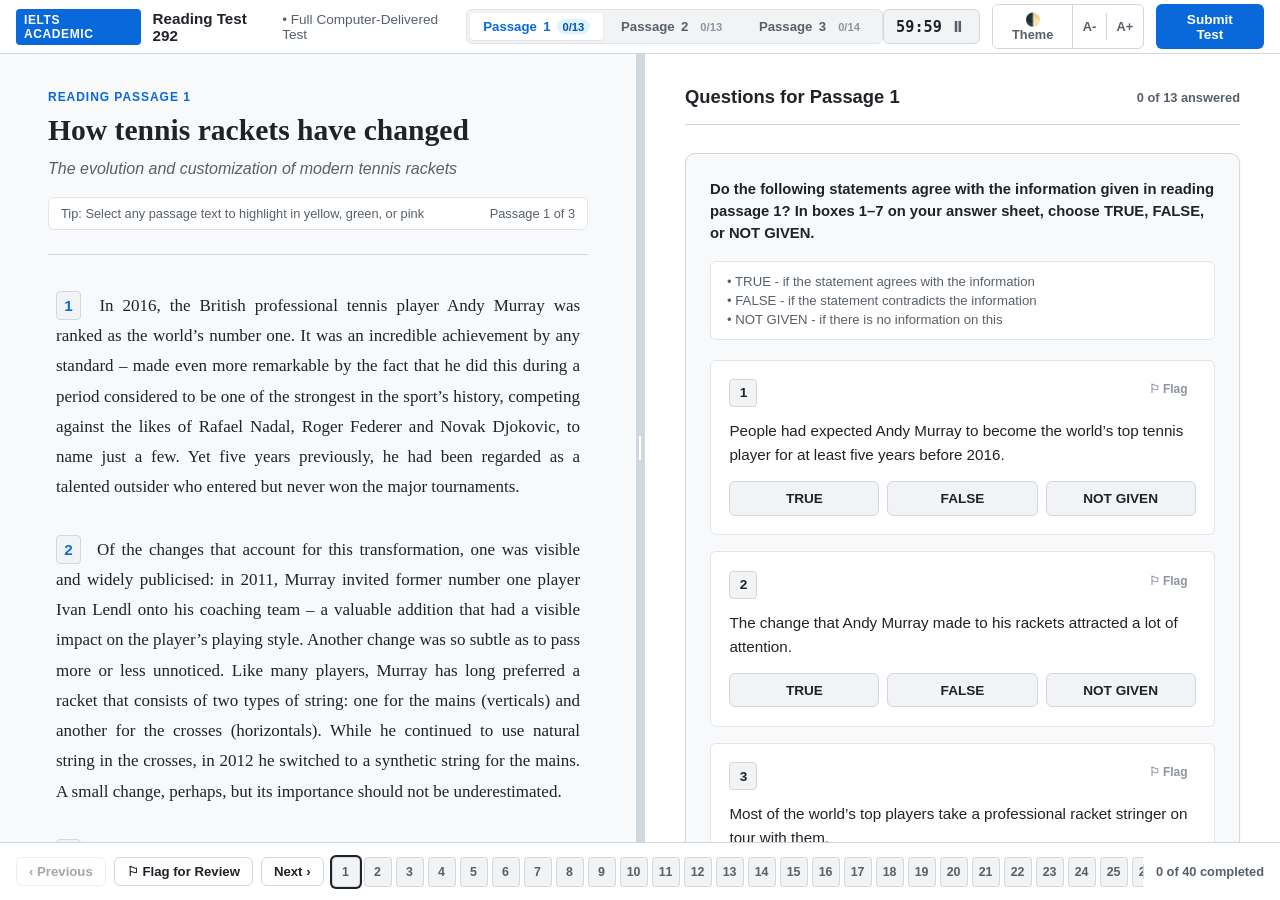
==== index.html @ 51294695 "feat: initial commit - IELTS Academic Reading Test 292 interactive web app & template" ====
<!DOCTYPE html>
<html lang="en" data-theme="light">
<head>
  <meta charset="UTF-8">
  <meta name="viewport" content="width=device-width, initial-scale=1.0">
  <title>IELTS Academic Reading Test 292 - Interactive Practice</title>
  <meta name="description" content="Computer-delivered interactive practice test for IELTS Reading Test 292 with instant scoring, IELTS Band calculation, and evidence explanations.">
  <link rel="stylesheet" href="styles.css">
</head>
<body>

  <div class="app-container">
    <!-- Top Navigation & Controls Bar -->
    <header class="header-bar" role="banner">
      <div class="brand-section">
        <span class="brand-badge">IELTS Academic</span>
        <div class="brand-title">
          Reading Test 292
          <span class="test-tag">• Full Computer-Delivered Test</span>
        </div>
      </div>

      <!-- Passage Navigation Tabs (1, 2, 3) -->
      <nav class="passage-nav-tabs" id="passage-nav-tabs" aria-label="Passage Selector">
        <!-- Rendered by app.js -->
      </nav>

      <!-- Timer & Exam Controls -->
      <div class="header-controls">
        <div class="timer-box" id="timer-box" title="Remaining time">
          <span id="timer-display">60:00</span>
          <button class="timer-toggle-btn" id="timer-toggle-btn" title="Pause Timer" aria-label="Pause or Resume Timer">⏸</button>
        </div>

        <div class="btn-icon-group" title="Appearance Settings">
          <button class="btn-icon-tool" id="btn-theme-toggle" title="Toggle Theme (Light / Sepia / Dark)" aria-label="Toggle Theme">
            🌓 Theme
          </button>
          <button class="btn-icon-tool" id="btn-font-dec" title="Decrease Font Size" aria-label="Decrease Font Size">A-</button>
          <button class="btn-icon-tool" id="btn-font-inc" title="Increase Font Size" aria-label="Increase Font Size">A+</button>
        </div>

        <button class="btn-primary" id="btn-submit-test" aria-label="Submit Test">
          Submit Test
        </button>
      </div>
    </header>

    <!-- Mobile Switcher Tabs (Visible under 860px) -->
    <div class="mobile-view-toggle">
      <button class="mobile-view-btn active" id="mobile-tab-passage">📖 Passage Text</button>
      <button class="mobile-view-btn" id="mobile-tab-questions">📝 Questions & Answers</button>
    </div>

    <!-- Main Dual-Pane Split Screen Workbench -->
    <main class="workbench" id="workbench" data-mobile-active="passage" role="main">
      <!-- Left: Reading Passage Pane -->
      <section class="passage-pane" id="passage-pane" aria-label="Reading Passage">
        <!-- Rendered dynamically by app.js -->
      </section>

      <!-- Resizer Divider -->
      <div class="split-divider" id="split-divider" title="Drag to resize panes" role="separator" aria-orientation="vertical"></div>

      <!-- Right: Questions Pane -->
      <section class="questions-pane" id="questions-pane" aria-label="Questions Sheet">
        <!-- Rendered dynamically by app.js -->
      </section>
    </main>

    <!-- Bottom Navigation Bar & Question Palette (1-40) -->
    <footer class="footer-bar" role="contentinfo">
      <div class="palette-nav-controls">
        <button class="btn-nav-step" id="btn-nav-prev" aria-label="Previous Question">
          ‹ Previous
        </button>
        <button class="btn-nav-step" id="btn-flag-toggle" aria-label="Flag Question for Review">
          ⚐ Flag for Review
        </button>
        <button class="btn-nav-step" id="btn-nav-next" aria-label="Next Question">
          Next ›
        </button>
      </div>

      <!-- Question Palette Matrix (1-40) -->
      <div class="palette-matrix" id="palette-matrix" aria-label="Question Navigation Matrix">
        <!-- Rendered by app.js: 40 questions -->
      </div>

      <div class="palette-summary-stats" id="palette-stats">
        0 of 40 completed
      </div>
    </footer>
  </div>

  <!-- Text Highlighter Floating Toolbar -->
  <div class="highlighter-toolbar" id="highlighter-toolbar" role="toolbar" aria-label="Highlight Text">
    <button class="hl-btn hl-yellow" data-color="yellow" title="Yellow Highlight"></button>
    <button class="hl-btn hl-green" data-color="green" title="Green Highlight"></button>
    <button class="hl-btn hl-pink" data-color="pink" title="Pink Highlight"></button>
    <button class="hl-btn hl-blue" data-color="blue" title="Blue Highlight"></button>
    <button class="hl-btn-action" id="hl-action-clear" title="Remove Highlight">Clear</button>
  </div>

  <!-- IELTS Score & Band Evaluation Modal -->
  <div class="modal-overlay" id="score-modal" role="dialog" aria-modal="true" aria-labelledby="modal-score-title">
    <div class="modal-card">
      <div class="modal-header">
        <h2 class="modal-title" id="modal-score-title">IELTS Academic Reading Score Report</h2>
        <button class="btn-icon-tool" id="modal-close-btn" aria-label="Close modal">✕</button>
      </div>

      <div class="modal-body">
        <!-- Band Score Hero Card -->
        <div class="score-hero">
          <div class="score-big-band">
            <span class="band-number" id="modal-band-display">--</span>
            <span class="band-label">IELTS Band Score</span>
            <span style="font-size: 0.85rem; color: var(--color-ink-muted); margin-top: 0.25rem;" id="modal-band-desc">--</span>
          </div>

          <div class="score-stats-grid">
            <div class="stat-metric-card">
              <div class="stat-value" id="modal-raw-score">-- / 40</div>
              <div class="stat-label">Total Correct</div>
            </div>
            <div class="stat-metric-card">
              <div class="stat-value" id="modal-p1-score">-- / 13</div>
              <div class="stat-label">Passage 1 Score</div>
            </div>
            <div class="stat-metric-card">
              <div class="stat-value" id="modal-p2-score">-- / 13</div>
              <div class="stat-label">Passage 2 Score</div>
            </div>
            <div class="stat-metric-card" style="grid-column: span 3;">
              <div class="stat-value" id="modal-p3-score">-- / 14</div>
              <div class="stat-label">Passage 3 Score</div>
            </div>
          </div>
        </div>

        <div style="background-color: var(--color-surface-subtle); padding: 1rem 1.25rem; border-radius: var(--radius-md); font-size: 0.9rem; line-height: 1.5; color: var(--color-ink-muted); border: 1px solid var(--color-border-subtle);">
          <strong style="color: var(--color-ink);">Review Mode Activated:</strong>
          You can now review each question directly alongside the reading passages. Each item displays whether you answered correctly, the official answer, the detailed reasoning, and a <strong>"Locate Evidence in Passage"</strong> button that highlights the exact paragraph.
        </div>
      </div>

      <div class="modal-footer">
        <button class="btn-icon-tool" id="modal-retake-btn" style="border: 1px solid var(--color-border); border-radius: var(--radius-md); padding: 0.45rem 1rem;">
          🔄 Retake Test
        </button>
        <button class="btn-primary" id="modal-review-btn">
          View Detailed Explanations
        </button>
      </div>
    </div>
  </div>

  <!-- Scripts -->
  <script src="test-data.js"></script>
  <script src="app.js"></script>
</body>
</html>
---- styles.css ----
/* Hallmark · macrostructure: Workbench · theme: Academic Editorial · genre: editorial
 * states: default · hover · focus · active · disabled · loading · error · success
 * contrast: pass (WCAG AAA/AA)
 */

:root {
  --color-paper: #f8f9fa;
  --color-surface: #ffffff;
  --color-surface-subtle: #f1f3f5;
  --color-surface-hover: #e9ecef;
  --color-ink: #1f2328;
  --color-ink-muted: #57606a;
  --color-ink-faint: #8c959f;
  --color-border: #d0d7de;
  --color-border-subtle: #e1e4e8;
  
  --color-primary: #0969da;
  --color-primary-hover: #0854b0;
  --color-primary-subtle: #ddf4ff;
  --color-primary-text: #0550ae;

  --color-success: #1a7f37;
  --color-success-subtle: #dafbe1;
  --color-danger: #cf222e;
  --color-danger-subtle: #ffebe9;
  --color-warning: #9a6700;
  --color-warning-subtle: #fff8c5;

  --color-flag: #bf8700;
  --color-flag-bg: #fff8c5;
  --color-flag-border: #d4a72c;

  --hl-yellow: #fff3a8;
  --hl-green: #cbf9d3;
  --hl-pink: #ffd0e0;
  --hl-blue: #d0ebff;

  --font-serif: "Charter", "Bitstream Charter", "Sitka Text", "Cambria", Georgia, serif;
  --font-sans: -apple-system, BlinkMacSystemFont, "Segoe UI", Roboto, "Helvetica Neue", Arial, sans-serif;
  --font-mono: ui-monospace, SFMono-Regular, "SF Mono", Menlo, Consolas, monospace;

  --radius-sm: 4px;
  --radius-md: 6px;
  --radius-lg: 10px;
  --radius-full: 9999px;

  --shadow-sm: 0 1px 2px rgba(27, 31, 36, 0.08);
  --shadow-md: 0 4px 12px rgba(27, 31, 36, 0.12);
  --shadow-lg: 0 8px 24px rgba(27, 31, 36, 0.16);

  --passage-font-size: 1.0625rem;
  --passage-line-height: 1.78;
}

[data-theme="sepia"] {
  --color-paper: #f4ede2;
  --color-surface: #faf6ef;
  --color-surface-subtle: #ebe3d5;
  --color-surface-hover: #e0d6c4;
  --color-ink: #2b231d;
  --color-ink-muted: #67594c;
  --color-ink-faint: #988775;
  --color-border: #dcd0bf;
  --color-border-subtle: #e7dfd1;

  --color-primary: #8a4b22;
  --color-primary-hover: #6d3a19;
  --color-primary-subtle: #faeadf;
  --color-primary-text: #733c19;

  --hl-yellow: #fae48c;
  --hl-green: #d1ecc5;
  --hl-pink: #fad1dc;
  --hl-blue: #d4e7f5;
}

[data-theme="dark"] {
  --color-paper: #0d1117;
  --color-surface: #161b22;
  --color-surface-subtle: #21262d;
  --color-surface-hover: #30363d;
  --color-ink: #e6edf3;
  --color-ink-muted: #8b949e;
  --color-ink-faint: #6e7681;
  --color-border: #30363d;
  --color-border-subtle: #21262d;

  --color-primary: #4493f8;
  --color-primary-hover: #2f81f7;
  --color-primary-subtle: #13233a;
  --color-primary-text: #79c0ff;

  --color-success: #3fb950;
  --color-success-subtle: #122818;
  --color-danger: #f85149;
  --color-danger-subtle: #301618;
  --color-warning: #d29922;
  --color-warning-subtle: #2d2208;

  --color-flag: #e3b341;
  --color-flag-bg: #2d2208;
  --color-flag-border: #9e6a03;

  --hl-yellow: rgba(234, 179, 8, 0.35);
  --hl-green: rgba(34, 197, 94, 0.35);
  --hl-pink: rgba(244, 63, 94, 0.35);
  --hl-blue: rgba(59, 130, 246, 0.35);

  --shadow-sm: 0 1px 2px rgba(0, 0, 0, 0.4);
  --shadow-md: 0 4px 12px rgba(0, 0, 0, 0.5);
  --shadow-lg: 0 8px 24px rgba(0, 0, 0, 0.6);
}

/* Base resets & typography */
*, *::before, *::after {
  box-sizing: border-box;
  margin: 0;
  padding: 0;
}

html, body {
  height: 100%;
  overflow: hidden;
  font-family: var(--font-sans);
  background-color: var(--color-paper);
  color: var(--color-ink);
  -webkit-font-smoothing: antialiased;
  -moz-osx-font-smoothing: grayscale;
}

button, input, select, textarea {
  font: inherit;
  color: inherit;
}

button {
  cursor: pointer;
  border: none;
  background: none;
}

/* Layout shell */
.app-container {
  display: flex;
  flex-direction: column;
  height: 100vh;
  width: 100vw;
  overflow: hidden;
}

/* ==========================================================================
   TOP NAVIGATION & HEADER
   ========================================================================== */
.header-bar {
  display: flex;
  align-items: center;
  justify-content: space-between;
  height: 54px;
  min-height: 54px;
  padding: 0 1rem;
  background-color: var(--color-surface);
  border-bottom: 1px solid var(--color-border);
  z-index: 20;
  user-select: none;
}

.brand-section {
  display: flex;
  align-items: center;
  gap: 0.75rem;
}

.brand-badge {
  background-color: var(--color-primary);
  color: #ffffff;
  font-weight: 700;
  font-size: 0.75rem;
  padding: 0.25rem 0.5rem;
  border-radius: var(--radius-sm);
  letter-spacing: 0.05em;
  text-transform: uppercase;
}

.brand-title {
  font-size: 0.95rem;
  font-weight: 600;
  color: var(--color-ink);
  display: flex;
  align-items: center;
  gap: 0.4rem;
}

.brand-title span.test-tag {
  color: var(--color-ink-muted);
  font-weight: 400;
  font-size: 0.85rem;
}

/* Passage Tab Bar in Header */
.passage-nav-tabs {
  display: flex;
  align-items: center;
  gap: 0.25rem;
  background-color: var(--color-surface-subtle);
  padding: 3px;
  border-radius: var(--radius-md);
  border: 1px solid var(--color-border-subtle);
}

.passage-tab-btn {
  display: flex;
  align-items: center;
  gap: 0.4rem;
  padding: 0.35rem 0.85rem;
  font-size: 0.825rem;
  font-weight: 600;
  color: var(--color-ink-muted);
  border-radius: var(--radius-sm);
  transition: all 0.15s ease;
}

.passage-tab-btn:hover {
  color: var(--color-ink);
  background-color: var(--color-surface-hover);
}

.passage-tab-btn.active {
  background-color: var(--color-surface);
  color: var(--color-primary);
  box-shadow: var(--shadow-sm);
}

.tab-badge {
  font-size: 0.7rem;
  padding: 0.1rem 0.35rem;
  border-radius: var(--radius-full);
  background-color: var(--color-surface-subtle);
  color: var(--color-ink-faint);
  font-variant-numeric: tabular-nums;
}

.passage-tab-btn.active .tab-badge {
  background-color: var(--color-primary-subtle);
  color: var(--color-primary-text);
}

/* Controls & Timer Section */
.header-controls {
  display: flex;
  align-items: center;
  gap: 0.75rem;
}

.timer-box {
  display: flex;
  align-items: center;
  gap: 0.4rem;
  padding: 0.35rem 0.75rem;
  background-color: var(--color-surface-subtle);
  border: 1px solid var(--color-border);
  border-radius: var(--radius-md);
  font-family: var(--font-mono);
  font-size: 0.95rem;
  font-weight: 700;
  color: var(--color-ink);
}

.timer-box.warning {
  background-color: var(--color-warning-subtle);
  border-color: var(--color-warning);
  color: var(--color-warning);
}

.timer-box.danger {
  background-color: var(--color-danger-subtle);
  border-color: var(--color-danger);
  color: var(--color-danger);
  animation: pulseDanger 1.2s infinite ease-in-out;
}

@keyframes pulseDanger {
  0%, 100% { transform: scale(1); }
  50% { transform: scale(1.03); }
}

.timer-toggle-btn {
  display: flex;
  align-items: center;
  justify-content: center;
  color: var(--color-ink-muted);
  padding: 2px;
  border-radius: var(--radius-sm);
}

.timer-toggle-btn:hover {
  color: var(--color-ink);
}

.btn-icon-group {
  display: flex;
  align-items: center;
  border: 1px solid var(--color-border);
  border-radius: var(--radius-md);
  overflow: hidden;
}

.btn-icon-tool {
  padding: 0.4rem 0.6rem;
  font-size: 0.8rem;
  font-weight: 600;
  color: var(--color-ink-muted);
  background-color: var(--color-surface);
  border-right: 1px solid var(--color-border);
  transition: all 0.15s ease;
}

.btn-icon-tool:last-child {
  border-right: none;
}

.btn-icon-tool:hover {
  background-color: var(--color-surface-hover);
  color: var(--color-ink);
}

.btn-primary {
  background-color: var(--color-primary);
  color: #ffffff;
  padding: 0.45rem 1rem;
  font-size: 0.85rem;
  font-weight: 600;
  border-radius: var(--radius-md);
  display: flex;
  align-items: center;
  gap: 0.4rem;
  transition: background-color 0.15s ease;
}

.btn-primary:hover {
  background-color: var(--color-primary-hover);
}

/* ==========================================================================
   SPLIT SCREEN WORKBENCH
   ========================================================================== */
.workbench {
  display: flex;
  flex: 1;
  height: calc(100vh - 54px - 58px);
  overflow: hidden;
  position: relative;
}

/* Passage Left Pane */
.passage-pane {
  flex: 1 1 50%;
  height: 100%;
  overflow-y: auto;
  padding: 2.25rem 3rem 5rem 3rem;
  background-color: var(--color-paper);
  position: relative;
}

.passage-header-block {
  margin-bottom: 2rem;
  padding-bottom: 1.5rem;
  border-bottom: 1px solid var(--color-border);
}

.passage-badge {
  font-size: 0.75rem;
  font-weight: 700;
  color: var(--color-primary);
  letter-spacing: 0.08em;
  text-transform: uppercase;
  margin-bottom: 0.5rem;
}

.passage-title {
  font-family: var(--font-serif);
  font-size: 1.85rem;
  font-weight: 700;
  color: var(--color-ink);
  line-height: 1.25;
  margin-bottom: 0.5rem;
}

.passage-subtitle {
  font-size: 1rem;
  color: var(--color-ink-muted);
  line-height: 1.5;
  font-style: italic;
}

.passage-tools-bar {
  display: flex;
  align-items: center;
  justify-content: space-between;
  margin-top: 1rem;
  padding: 0.5rem 0.75rem;
  background-color: var(--color-surface);
  border: 1px solid var(--color-border-subtle);
  border-radius: var(--radius-md);
  font-size: 0.8rem;
  color: var(--color-ink-muted);
}

.passage-tools-group {
  display: flex;
  align-items: center;
  gap: 0.5rem;
}

.passage-content {
  font-family: var(--font-serif);
  font-size: var(--passage-font-size);
  line-height: var(--passage-line-height);
  color: var(--color-ink);
}

.passage-paragraph {
  margin-bottom: 1.5rem;
  position: relative;
  text-align: justify;
  text-justify: inter-word;
  padding: 0.25rem 0.5rem;
  border-radius: var(--radius-sm);
  transition: background-color 0.4s ease;
}

.passage-paragraph.target-highlight {
  background-color: var(--color-primary-subtle);
  outline: 2px solid var(--color-primary);
}

.para-label {
  display: inline-block;
  font-family: var(--font-sans);
  font-weight: 700;
  font-size: 0.95rem;
  margin-right: 0.6rem;
  color: var(--color-primary);
  background-color: var(--color-surface-subtle);
  border: 1px solid var(--color-border);
  padding: 0 0.45rem;
  border-radius: var(--radius-sm);
  user-select: none;
}

/* Splitter Divider */
.split-divider {
  width: 8px;
  background-color: var(--color-border);
  cursor: col-resize;
  position: relative;
  transition: background-color 0.15s ease;
  user-select: none;
}

.split-divider:hover, .split-divider.is-dragging {
  background-color: var(--color-primary);
}

.split-divider::after {
  content: "";
  position: absolute;
  top: 50%;
  left: 50%;
  transform: translate(-50%, -50%);
  width: 2px;
  height: 24px;
  background-color: var(--color-surface);
  border-radius: 1px;
}

/* Questions Right Pane */
.questions-pane {
  flex: 1 1 50%;
  height: 100%;
  overflow-y: auto;
  padding: 2rem 2.5rem 5rem 2.5rem;
  background-color: var(--color-surface);
  border-left: 1px solid var(--color-border);
}

.questions-header {
  margin-bottom: 1.75rem;
  padding-bottom: 1rem;
  border-bottom: 1px solid var(--color-border);
  display: flex;
  align-items: center;
  justify-content: space-between;
}

.questions-header-title {
  font-size: 1.15rem;
  font-weight: 700;
  color: var(--color-ink);
}

.passage-progress-info {
  font-size: 0.8rem;
  font-weight: 600;
  color: var(--color-ink-muted);
}

/* Question Group Card */
.question-group-card {
  background-color: var(--color-paper);
  border: 1px solid var(--color-border);
  border-radius: var(--radius-lg);
  padding: 1.5rem;
  margin-bottom: 2rem;
  box-shadow: var(--shadow-sm);
}

.group-instructions {
  font-size: 0.925rem;
  font-weight: 600;
  color: var(--color-ink);
  margin-bottom: 1rem;
  line-height: 1.5;
}

.group-rules-list {
  list-style: none;
  background-color: var(--color-surface);
  border: 1px solid var(--color-border-subtle);
  border-radius: var(--radius-md);
  padding: 0.75rem 1rem;
  margin-bottom: 1.25rem;
  font-size: 0.825rem;
  color: var(--color-ink-muted);
}

.group-rules-list li {
  margin-bottom: 0.25rem;
}
.group-rules-list li:last-child {
  margin-bottom: 0;
}

.group-title-heading {
  font-size: 1rem;
  font-weight: 700;
  color: var(--color-primary);
  margin-bottom: 0.75rem;
  border-bottom: 1px dashed var(--color-border);
  padding-bottom: 0.4rem;
}

/* Question Card Items */
.question-item {
  background-color: var(--color-surface);
  border: 1px solid var(--color-border-subtle);
  border-radius: var(--radius-md);
  padding: 1.15rem;
  margin-bottom: 1rem;
  transition: border-color 0.15s ease, box-shadow 0.15s ease;
  position: relative;
}

.question-item.is-answered {
  border-color: var(--color-border);
}

.question-item.is-flagged {
  border-left: 4px solid var(--color-flag);
}

.question-header {
  display: flex;
  align-items: flex-start;
  justify-content: space-between;
  margin-bottom: 0.75rem;
}

.question-num-tag {
  display: inline-flex;
  align-items: center;
  justify-content: center;
  min-width: 28px;
  height: 28px;
  padding: 0 6px;
  font-size: 0.85rem;
  font-weight: 700;
  background-color: var(--color-surface-subtle);
  color: var(--color-ink);
  border-radius: var(--radius-sm);
  border: 1px solid var(--color-border);
  margin-right: 0.75rem;
  flex-shrink: 0;
}

.question-item.is-answered .question-num-tag {
  background-color: var(--color-primary-subtle);
  color: var(--color-primary-text);
  border-color: var(--color-primary);
}

.question-flag-action {
  font-size: 0.75rem;
  font-weight: 600;
  color: var(--color-ink-faint);
  display: flex;
  align-items: center;
  gap: 0.3rem;
  padding: 0.2rem 0.5rem;
  border-radius: var(--radius-sm);
  transition: all 0.15s ease;
}

.question-flag-action:hover {
  color: var(--color-flag);
  background-color: var(--color-flag-bg);
}

.question-flag-action.active {
  color: var(--color-flag);
  background-color: var(--color-flag-bg);
  border: 1px solid var(--color-flag-border);
}

.question-prompt-text {
  font-size: 0.95rem;
  line-height: 1.6;
  color: var(--color-ink);
  margin-bottom: 0.85rem;
}

/* TFNG & YNNG Radio Options */
.radio-options-pills {
  display: flex;
  flex-wrap: wrap;
  gap: 0.5rem;
}

.radio-pill-label {
  flex: 1;
  min-width: 90px;
  display: flex;
  align-items: center;
  justify-content: center;
  padding: 0.55rem 0.75rem;
  background-color: var(--color-surface-subtle);
  border: 1px solid var(--color-border);
  border-radius: var(--radius-md);
  font-size: 0.85rem;
  font-weight: 600;
  color: var(--color-ink);
  cursor: pointer;
  user-select: none;
  transition: all 0.15s ease;
  text-align: center;
}

.radio-pill-label:hover {
  background-color: var(--color-surface-hover);
  border-color: var(--color-ink-faint);
}

.radio-pill-label input[type="radio"] {
  display: none;
}

.radio-pill-label.checked {
  background-color: var(--color-primary);
  color: #ffffff;
  border-color: var(--color-primary);
  box-shadow: var(--shadow-sm);
}

/* Notes & Fill-in-the-blank items */
.blank-question-row {
  display: flex;
  flex-direction: column;
  gap: 0.4rem;
}

.blank-prefix-suffix {
  font-size: 0.95rem;
  line-height: 1.7;
}

.blank-input-wrap {
  display: inline-flex;
  align-items: center;
  gap: 0.5rem;
  margin: 0.25rem 0;
}

.blank-text-input {
  border: 1.5px solid var(--color-border);
  border-radius: var(--radius-sm);
  padding: 0.4rem 0.75rem;
  font-size: 0.925rem;
  font-weight: 500;
  background-color: var(--color-surface);
  color: var(--color-ink);
  min-width: 170px;
  transition: border-color 0.15s ease, box-shadow 0.15s ease;
}

.blank-text-input:focus {
  outline: none;
  border-color: var(--color-primary);
  box-shadow: 0 0 0 3px var(--color-primary-subtle);
}

.blank-word-count-badge {
  font-size: 0.725rem;
  padding: 0.15rem 0.45rem;
  border-radius: var(--radius-full);
  font-weight: 600;
}

.blank-word-count-badge.ok {
  background-color: var(--color-success-subtle);
  color: var(--color-success);
}
.blank-word-count-badge.exceeded {
  background-color: var(--color-danger-subtle);
  color: var(--color-danger);
}

/* MCQ Options (Radio list) */
.mcq-options-list {
  display: flex;
  flex-direction: column;
  gap: 0.5rem;
}

.mcq-option-label {
  display: flex;
  align-items: flex-start;
  gap: 0.75rem;
  padding: 0.65rem 0.85rem;
  background-color: var(--color-surface-subtle);
  border: 1px solid var(--color-border);
  border-radius: var(--radius-md);
  cursor: pointer;
  transition: all 0.15s ease;
  font-size: 0.9rem;
  line-height: 1.45;
}

.mcq-option-label:hover {
  background-color: var(--color-surface-hover);
}

.mcq-option-label.checked {
  background-color: var(--color-primary-subtle);
  border-color: var(--color-primary);
  color: var(--color-primary-text);
  font-weight: 500;
}

.mcq-option-letter {
  display: inline-flex;
  align-items: center;
  justify-content: center;
  width: 22px;
  height: 22px;
  border-radius: var(--radius-full);
  background-color: var(--color-surface);
  border: 1px solid var(--color-border);
  font-weight: 700;
  font-size: 0.75rem;
  flex-shrink: 0;
}

.mcq-option-label.checked .mcq-option-letter {
  background-color: var(--color-primary);
  color: #ffffff;
  border-color: var(--color-primary);
}

/* Double MCQ (Choose TWO from A-E) */
.double-mcq-box {
  background-color: var(--color-surface);
  border: 1px solid var(--color-border-subtle);
  border-radius: var(--radius-md);
  padding: 1.25rem;
  margin-bottom: 1.25rem;
}

.double-mcq-header {
  display: flex;
  align-items: center;
  justify-content: space-between;
  margin-bottom: 0.85rem;
}

.double-mcq-counter {
  font-size: 0.75rem;
  font-weight: 600;
  padding: 0.2rem 0.5rem;
  border-radius: var(--radius-full);
  background-color: var(--color-surface-subtle);
  color: var(--color-ink-muted);
}
.double-mcq-counter.ready {
  background-color: var(--color-success-subtle);
  color: var(--color-success);
}

/* Phrase Bank (A-J) Box */
.phrase-bank-card {
  background-color: var(--color-surface);
  border: 1px solid var(--color-border);
  border-radius: var(--radius-md);
  padding: 1rem;
  margin-bottom: 1.25rem;
}

.phrase-bank-title {
  font-size: 0.8rem;
  font-weight: 700;
  text-transform: uppercase;
  letter-spacing: 0.05em;
  color: var(--color-ink-muted);
  margin-bottom: 0.75rem;
}

.phrase-bank-grid {
  display: grid;
  grid-template-columns: repeat(auto-fill, minmax(180px, 1fr));
  gap: 0.5rem;
}

.phrase-chip {
  display: flex;
  align-items: center;
  gap: 0.5rem;
  padding: 0.4rem 0.6rem;
  background-color: var(--color-surface-subtle);
  border: 1px solid var(--color-border-subtle);
  border-radius: var(--radius-sm);
  font-size: 0.825rem;
}

.phrase-chip-letter {
  font-weight: 700;
  color: var(--color-primary);
  background-color: var(--color-surface);
  padding: 0 0.35rem;
  border-radius: 2px;
  border: 1px solid var(--color-border-subtle);
}

.select-phrase-dropdown {
  padding: 0.45rem 0.75rem;
  border: 1.5px solid var(--color-border);
  border-radius: var(--radius-sm);
  background-color: var(--color-surface);
  color: var(--color-ink);
  font-size: 0.9rem;
  font-weight: 500;
  margin: 0.25rem 0;
  min-width: 220px;
}

.select-phrase-dropdown:focus {
  outline: none;
  border-color: var(--color-primary);
}

/* Paragraph Matching Dropdown */
.select-paragraph-dropdown {
  padding: 0.45rem 0.75rem;
  border: 1.5px solid var(--color-border);
  border-radius: var(--radius-sm);
  background-color: var(--color-surface);
  font-size: 0.9rem;
  font-weight: 600;
  color: var(--color-primary);
}

/* ==========================================================================
   BOTTOM QUESTION PALETTE & FOOTER
   ========================================================================== */
.footer-bar {
  display: flex;
  align-items: center;
  justify-content: space-between;
  height: 58px;
  min-height: 58px;
  padding: 0 1rem;
  background-color: var(--color-surface);
  border-top: 1px solid var(--color-border);
  z-index: 20;
  user-select: none;
}

.palette-nav-controls {
  display: flex;
  align-items: center;
  gap: 0.5rem;
  flex-shrink: 0;
}

.btn-nav-step {
  display: flex;
  align-items: center;
  gap: 0.3rem;
  padding: 0.4rem 0.75rem;
  border: 1px solid var(--color-border);
  border-radius: var(--radius-md);
  font-size: 0.825rem;
  font-weight: 600;
  background-color: var(--color-surface);
  color: var(--color-ink);
  transition: all 0.15s ease;
}

.btn-nav-step:hover:not(:disabled) {
  background-color: var(--color-surface-hover);
}

.btn-nav-step:disabled {
  opacity: 0.4;
  cursor: not-allowed;
}

/* Palette Matrix (1-40) */
.palette-matrix {
  display: flex;
  align-items: center;
  gap: 4px;
  overflow-x: auto;
  padding: 4px 8px;
  scrollbar-width: thin;
}

.palette-q-btn {
  display: inline-flex;
  align-items: center;
  justify-content: center;
  min-width: 28px;
  height: 30px;
  border-radius: var(--radius-sm);
  font-size: 0.775rem;
  font-weight: 700;
  color: var(--color-ink-muted);
  background-color: var(--color-surface-subtle);
  border: 1px solid var(--color-border);
  cursor: pointer;
  position: relative;
  transition: all 0.15s ease;
  font-variant-numeric: tabular-nums;
  flex-shrink: 0;
}

.palette-q-btn:hover {
  background-color: var(--color-surface-hover);
  color: var(--color-ink);
}

.palette-q-btn.is-active {
  box-shadow: 0 0 0 2px var(--color-ink);
  font-weight: 800;
}

.palette-q-btn.is-answered {
  background-color: var(--color-primary);
  color: #ffffff;
  border-color: var(--color-primary);
}

.palette-q-btn.is-flagged::after {
  content: "";
  position: absolute;
  top: 1px;
  right: 1px;
  width: 6px;
  height: 6px;
  background-color: var(--color-flag);
  border-radius: var(--radius-full);
}

.palette-summary-stats {
  font-size: 0.8rem;
  font-weight: 600;
  color: var(--color-ink-muted);
  white-space: nowrap;
  padding-left: 0.75rem;
  border-left: 1px solid var(--color-border);
}

/* ==========================================================================
   TEXT HIGHLIGHTER FLOATING TOOLBAR
   ========================================================================== */
.highlighter-toolbar {
  position: absolute;
  display: none;
  align-items: center;
  gap: 4px;
  background-color: var(--color-surface);
  border: 1px solid var(--color-border);
  box-shadow: var(--shadow-lg);
  border-radius: var(--radius-full);
  padding: 4px 8px;
  z-index: 100;
  transform: translate(-50%, -125%);
  user-select: none;
}

.hl-btn {
  width: 24px;
  height: 24px;
  border-radius: var(--radius-full);
  border: 1px solid rgba(0, 0, 0, 0.15);
  cursor: pointer;
  transition: transform 0.15s ease;
}

.hl-btn:hover {
  transform: scale(1.15);
}

.hl-yellow { background-color: #fef08a; }
.hl-green { background-color: #bbf7d0; }
.hl-pink { background-color: #fbcfe8; }
.hl-blue { background-color: #bae6fd; }

.hl-btn-action {
  font-size: 0.75rem;
  font-weight: 600;
  color: var(--color-ink-muted);
  padding: 0.2rem 0.5rem;
  border-radius: var(--radius-full);
}
.hl-btn-action:hover {
  background-color: var(--color-surface-hover);
  color: var(--color-ink);
}

mark.passage-highlight {
  background-color: var(--hl-yellow);
  padding: 0 2px;
  border-radius: 2px;
  cursor: pointer;
}
mark.passage-highlight[data-color="green"] { background-color: var(--hl-green); }
mark.passage-highlight[data-color="pink"] { background-color: var(--hl-pink); }
mark.passage-highlight[data-color="blue"] { background-color: var(--hl-blue); }

/* ==========================================================================
   MODAL & SCORE REPORT REVIEW
   ========================================================================== */
.modal-overlay {
  position: fixed;
  inset: 0;
  background-color: rgba(0, 0, 0, 0.6);
  backdrop-filter: blur(4px);
  display: none;
  align-items: center;
  justify-content: center;
  z-index: 200;
  padding: 1.5rem;
}

.modal-card {
  background-color: var(--color-surface);
  border-radius: var(--radius-lg);
  box-shadow: var(--shadow-lg);
  border: 1px solid var(--color-border);
  width: 100%;
  max-width: 820px;
  max-height: 90vh;
  display: flex;
  flex-direction: column;
  overflow: hidden;
  animation: modalFadeIn 0.2s ease-out;
}

@keyframes modalFadeIn {
  from { opacity: 0; transform: scale(0.97); }
  to { opacity: 1; transform: scale(1); }
}

.modal-header {
  display: flex;
  align-items: center;
  justify-content: space-between;
  padding: 1.25rem 1.75rem;
  border-bottom: 1px solid var(--color-border);
}

.modal-title {
  font-size: 1.25rem;
  font-weight: 700;
  color: var(--color-ink);
}

.modal-body {
  padding: 1.75rem;
  overflow-y: auto;
}

.score-hero {
  display: flex;
  align-items: center;
  justify-content: space-around;
  padding: 1.5rem;
  background-color: var(--color-paper);
  border: 1px solid var(--color-border);
  border-radius: var(--radius-lg);
  margin-bottom: 1.75rem;
  text-align: center;
}

.score-big-band {
  display: flex;
  flex-direction: column;
  align-items: center;
}

.band-number {
  font-size: 3.5rem;
  font-weight: 800;
  color: var(--color-primary);
  line-height: 1;
}

.band-label {
  font-size: 0.85rem;
  font-weight: 700;
  text-transform: uppercase;
  color: var(--color-ink-muted);
  letter-spacing: 0.05em;
  margin-top: 0.25rem;
}

.score-stats-grid {
  display: grid;
  grid-template-columns: repeat(3, 1fr);
  gap: 1rem;
}

.stat-metric-card {
  padding: 0.75rem 1rem;
  background-color: var(--color-surface);
  border: 1px solid var(--color-border-subtle);
  border-radius: var(--radius-md);
}

.stat-value {
  font-size: 1.35rem;
  font-weight: 700;
  color: var(--color-ink);
}

.stat-label {
  font-size: 0.75rem;
  color: var(--color-ink-muted);
  margin-top: 0.2rem;
}

/* Explanation mode styling */
.explanation-card {
  background-color: var(--color-surface-subtle);
  border: 1px solid var(--color-border);
  border-radius: var(--radius-md);
  padding: 1rem;
  margin-top: 0.75rem;
  font-size: 0.875rem;
  line-height: 1.5;
}

.explanation-card.correct {
  border-left: 4px solid var(--color-success);
}
.explanation-card.incorrect {
  border-left: 4px solid var(--color-danger);
}

.explanation-badge-row {
  display: flex;
  align-items: center;
  justify-content: space-between;
  margin-bottom: 0.5rem;
}

.badge-status {
  font-size: 0.75rem;
  font-weight: 700;
  padding: 0.15rem 0.5rem;
  border-radius: var(--radius-full);
}
.badge-status.correct {
  background-color: var(--color-success-subtle);
  color: var(--color-success);
}
.badge-status.incorrect {
  background-color: var(--color-danger-subtle);
  color: var(--color-danger);
}

.evidence-quote-box {
  background-color: var(--color-surface);
  border-left: 3px solid var(--color-primary);
  padding: 0.5rem 0.75rem;
  margin: 0.5rem 0;
  font-family: var(--font-serif);
  font-style: italic;
  font-size: 0.9rem;
}

.btn-locate-evidence {
  font-size: 0.775rem;
  font-weight: 600;
  color: var(--color-primary);
  padding: 0.25rem 0.5rem;
  border-radius: var(--radius-sm);
  background-color: var(--color-surface);
  border: 1px solid var(--color-border);
  margin-top: 0.4rem;
  display: inline-flex;
  align-items: center;
  gap: 0.3rem;
}

.btn-locate-evidence:hover {
  background-color: var(--color-primary-subtle);
}

/* Modal Footer */
.modal-footer {
  display: flex;
  align-items: center;
  justify-content: flex-end;
  gap: 0.75rem;
  padding: 1rem 1.75rem;
  border-top: 1px solid var(--color-border);
  background-color: var(--color-paper);
}

/* ==========================================================================
   MOBILE & RESPONSIVE DESIGN (320px - 768px)
   ========================================================================== */
.mobile-view-toggle {
  display: none;
  background-color: var(--color-surface-subtle);
  padding: 3px;
  border-radius: var(--radius-md);
  margin: 0.5rem 1rem;
}

.mobile-view-btn {
  flex: 1;
  text-align: center;
  padding: 0.4rem 0.75rem;
  font-size: 0.85rem;
  font-weight: 600;
  color: var(--color-ink-muted);
  border-radius: var(--radius-sm);
}

.mobile-view-btn.active {
  background-color: var(--color-surface);
  color: var(--color-primary);
  box-shadow: var(--shadow-sm);
}

@media (max-width: 860px) {
  .brand-title span.test-tag {
    display: none;
  }
  
  .passage-nav-tabs .tab-label-text {
    display: none;
  }

  .split-divider {
    display: none;
  }

  .workbench {
    flex-direction: column;
    height: calc(100vh - 54px - 58px - 48px);
  }

  .mobile-view-toggle {
    display: flex;
  }

  .passage-pane {
    width: 100% !important;
    flex: 1 1 100%;
    padding: 1.5rem;
    display: block;
  }

  .questions-pane {
    width: 100% !important;
    flex: 1 1 100%;
    padding: 1.5rem;
    display: none;
    border-left: none;
  }

  .workbench[data-mobile-active="questions"] .passage-pane {
    display: none;
  }
  .workbench[data-mobile-active="questions"] .questions-pane {
    display: block;
  }

  .palette-summary-stats {
    display: none;
  }
}
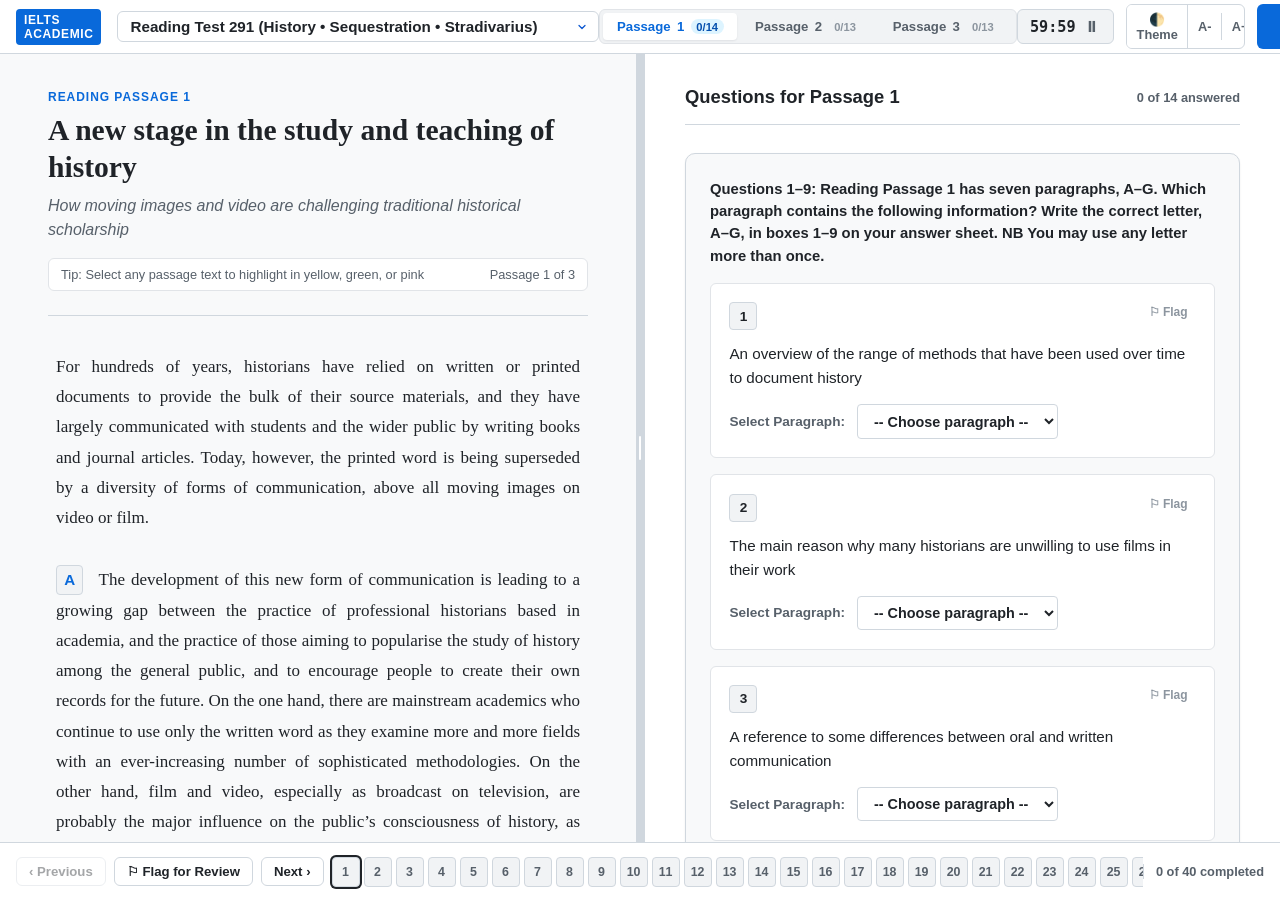
==== commit 0311c0aa: "Add IELTS Academic Reading Test 291 with full interactive questions, explanations, and test switcher" ====
--- a/index.html
+++ b/index.html
@@ -3,8 +3,8 @@
 <head>
   <meta charset="UTF-8">
   <meta name="viewport" content="width=device-width, initial-scale=1.0">
-  <title>IELTS Academic Reading Test 292 - Interactive Practice</title>
-  <meta name="description" content="Computer-delivered interactive practice test for IELTS Reading Test 292 with instant scoring, IELTS Band calculation, and evidence explanations.">
+  <title>IELTS Academic Reading Practice - Tests 291 & 292</title>
+  <meta name="description" content="Authentic computer-delivered interactive practice test for IELTS Reading Tests 291 and 292 with instant scoring, band calculation, and evidence explanations.">
   <link rel="stylesheet" href="styles.css">
 </head>
 <body>
@@ -14,9 +14,11 @@
     <header class="header-bar" role="banner">
       <div class="brand-section">
         <span class="brand-badge">IELTS Academic</span>
-        <div class="brand-title">
-          Reading Test 292
-          <span class="test-tag">• Full Computer-Delivered Test</span>
+        <div class="test-switcher-container">
+          <select id="test-selector-dropdown" class="test-selector-select" aria-label="Select IELTS Practice Test">
+            <option value="291">Reading Test 291 (History • Sequestration • Stradivarius)</option>
+            <option value="292">Reading Test 292 (Tennis Rackets • Pirates • Misinformation)</option>
+          </select>
         </div>
       </div>
 
@@ -157,6 +159,7 @@
   </div>
 
   <!-- Scripts -->
+  <script src="test-291-data.js"></script>
   <script src="test-data.js"></script>
   <script src="app.js"></script>
 </body>
--- a/styles.css
+++ b/styles.css
@@ -866,15 +866,59 @@
 }
 
 /* Paragraph Matching Dropdown */
-.select-paragraph-dropdown {
+.select-paragraph-dropdown,
+.select-feature-dropdown,
+.select-heading-dropdown {
   padding: 0.45rem 0.75rem;
   border: 1.5px solid var(--color-border);
   border-radius: var(--radius-sm);
   background-color: var(--color-surface);
+  color: var(--color-ink);
   font-size: 0.9rem;
   font-weight: 600;
-  color: var(--color-primary);
-}
+  max-width: 100%;
+  cursor: pointer;
+  transition: border-color 0.15s ease, box-shadow 0.15s ease;
+}
+
+.select-paragraph-dropdown:focus,
+.select-feature-dropdown:focus,
+.select-heading-dropdown:focus {
+  outline: none;
+  border-color: var(--color-primary);
+  box-shadow: 0 0 0 3px var(--color-primary-subtle);
+}
+
+.test-switcher-container {
+  display: flex;
+  align-items: center;
+  margin-left: 0.25rem;
+}
+
+.test-selector-select {
+  font-family: inherit;
+  font-size: 0.95rem;
+  font-weight: 700;
+  color: var(--color-ink);
+  background-color: var(--color-surface);
+  border: 1.5px solid var(--color-border);
+  border-radius: var(--radius-md);
+  padding: 0.4rem 2rem 0.4rem 0.75rem;
+  cursor: pointer;
+  appearance: none;
+  background-image: url("data:image/svg+xml,%3Csvg xmlns='http://www.w3.org/2000/svg' width='12' height='12' viewBox='0 0 24 24' fill='none' stroke='%230b57d0' stroke-width='2.5' stroke-linecap='round' stroke-linejoin='round'%3E%3Cpolyline points='6 9 12 15 18 9'%3E%3C/polyline%3E%3C/svg%3E");
+  background-repeat: no-repeat;
+  background-position: right 0.65rem center;
+  transition: all 0.15s ease;
+}
+
+.test-selector-select:hover,
+.test-selector-select:focus {
+  border-color: var(--color-primary);
+  outline: none;
+  box-shadow: 0 0 0 3px var(--color-primary-subtle);
+}
+
 
 /* ==========================================================================
    BOTTOM QUESTION PALETTE & FOOTER
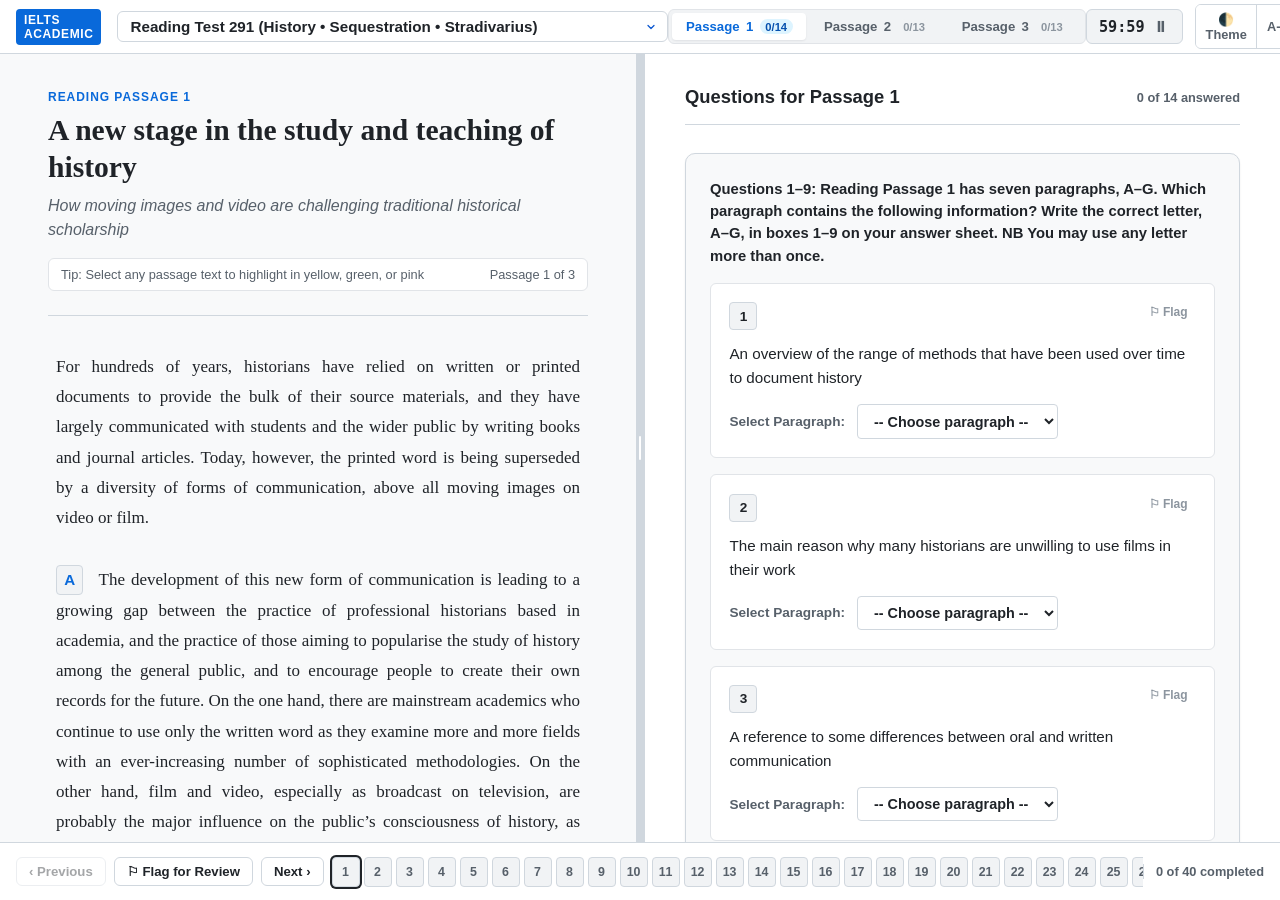
==== commit a33db666: "Add IELTS Academic Reading Test 293 with full interactive questions, explanations, and test switcher" ====
--- a/index.html
+++ b/index.html
@@ -3,8 +3,8 @@
 <head>
   <meta charset="UTF-8">
   <meta name="viewport" content="width=device-width, initial-scale=1.0">
-  <title>IELTS Academic Reading Practice - Tests 291 & 292</title>
-  <meta name="description" content="Authentic computer-delivered interactive practice test for IELTS Reading Tests 291 and 292 with instant scoring, band calculation, and evidence explanations.">
+  <title>IELTS Academic Reading Practice - Tests 291, 292 & 293</title>
+  <meta name="description" content="Authentic computer-delivered interactive practice test for IELTS Reading Tests 291, 292 and 293 with instant scoring, band calculation, and evidence explanations.">
   <link rel="stylesheet" href="styles.css">
 </head>
 <body>
@@ -18,6 +18,7 @@
           <select id="test-selector-dropdown" class="test-selector-select" aria-label="Select IELTS Practice Test">
             <option value="291">Reading Test 291 (History • Sequestration • Stradivarius)</option>
             <option value="292">Reading Test 292 (Tennis Rackets • Pirates • Misinformation)</option>
+            <option value="293">Reading Test 293 (Industrial Revolution • Athlete Stress • Gifted Child)</option>
           </select>
         </div>
       </div>
@@ -160,7 +161,9 @@
 
   <!-- Scripts -->
   <script src="test-291-data.js"></script>
+  <script src="test-292-data.js" onerror=""></script>
   <script src="test-data.js"></script>
+  <script src="test-293-data.js"></script>
   <script src="app.js"></script>
 </body>
 </html>
